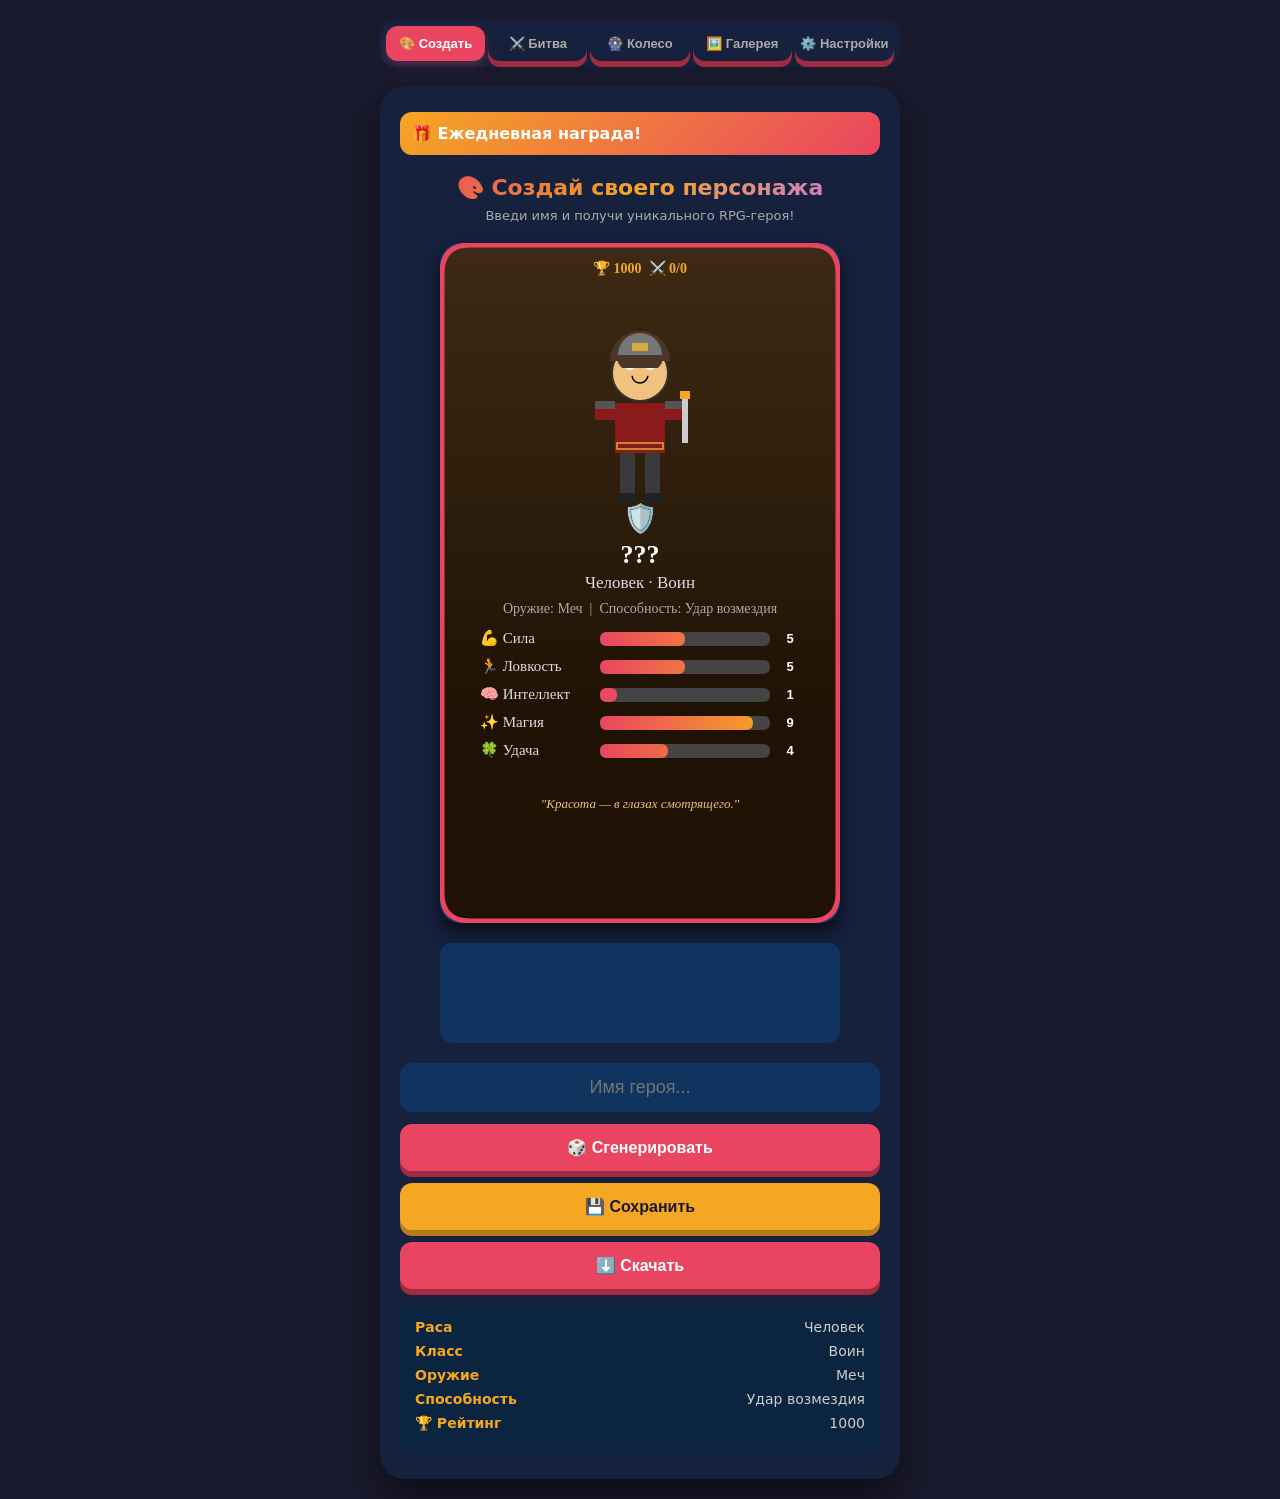
==== index.html @ 49f1dbf0 "Add files via upload" ====
<!DOCTYPE html>
<html lang="ru">
<head>
  <meta charset="UTF-8">
  <meta name="viewport" content="width=device-width, initial-scale=1.0, user-scalable=yes">
  <title>Создай персонажа и сразись!</title>
  <link rel="stylesheet" href="style.css">
</head>
<body>
  <div id="app">
    <nav class="menu">
      <button class="menu-btn active" data-page="create">🎨 <span data-lang="menu_create">Создать</span></button>
      <button class="menu-btn" data-page="battle">⚔️ <span data-lang="menu_battle">Битва</span></button>
      <button class="menu-btn" data-page="wheel">🎡 <span data-lang="menu_wheel">Колесо</span></button>
      <button class="menu-btn" data-page="gallery">🖼️ <span data-lang="menu_gallery">Галерея</span></button>
      <button class="menu-btn" data-page="settings">⚙️ <span data-lang="menu_settings">Настройки</span></button>
    </nav>

    <!-- Создать -->
    <div class="page active" id="page-create">
      <div class="container">
        <div class="daily-bonus" id="dailyBonus">
          <span data-lang="daily_bonus">🎁 Ежедневная награда!</span>
          <button id="claimDailyBtn">Забрать</button>
        </div>
        <h1 data-lang="create_title">🎨 Создай своего персонажа</h1>
        <p class="subtitle" data-lang="create_subtitle">Введи имя и получи уникального RPG-героя!</p>
        <div class="card-preview" id="createPreview">
          <canvas id="createCanvas" width="400" height="680"></canvas>
        </div>

        <!-- Рекламный блок 1 (под карточкой) -->
        <div class="ad-container" id="ad1">
          <!-- СЮДА ВСТАВЬ КОД ADSENSE -->
        </div>

        <div class="controls">
          <input type="text" id="createNameInput" placeholder="Имя героя..." maxlength="30" autofocus>
          <button id="createGenerateBtn">🎲 <span data-lang="btn_generate">Сгенерировать</span></button>
          <button id="createSaveBtn" style="background:#f5a623; box-shadow:0 6px 0 #b37b1a; color:#1a1a2e;">💾 <span data-lang="btn_save">Сохранить</span></button>
          <button id="createDownloadBtn">⬇️ <span data-lang="btn_download">Скачать</span></button>
        </div>
        <div class="info-box">
          <div class="info-row"><span data-lang="label_race">Раса</span> <span id="createRace"></span></div>
          <div class="info-row"><span data-lang="label_class">Класс</span> <span id="createClass"></span></div>
          <div class="info-row"><span data-lang="label_weapon">Оружие</span> <span id="createWeapon"></span></div>
          <div class="info-row"><span data-lang="label_ability">Способность</span> <span id="createAbility"></span></div>
          <div class="info-row"><span>🏆 Рейтинг</span> <span id="createRating">0</span></div>
        </div>
      </div>
    </div>

    <!-- Битва -->
    <div class="page" id="page-battle">
      <div class="container">
        <h1 data-lang="battle_title">⚔️ Битва персонажей</h1>
        <p class="subtitle" data-lang="battle_subtitle">Твой герой против случайного врага!</p>
        <div class="battle-arena">
          <canvas id="battleCanvas" width="400" height="350"></canvas>
          <div class="battle-log" id="battleLog"></div>
          <div class="battle-result" id="battleResult" style="display:none;"></div>
        </div>
        <div class="ad-container" id="ad2">
          <!-- СЮДА ВСТАВЬ КОД ADSENSE -->
        </div>
        <button id="startBattleBtn">⚔️ <span data-lang="start_battle">Начать битву!</span></button>
        <p class="subtitle" style="margin-top:10px;" data-lang="battle_hint">Каждая битва приносит опыт и повышает рейтинг</p>
      </div>
    </div>

    <!-- Колесо удачи -->
    <div class="page" id="page-wheel">
      <div class="container">
        <h1 data-lang="wheel_title">🎡 Колесо удачи</h1>
        <p class="subtitle" data-lang="wheel_subtitle">Крути и получай награды каждые 30 минут!</p>
        <div class="card-preview">
          <canvas id="wheelCanvas" width="400" height="420"></canvas>
        </div>
        <div class="ad-container" id="ad3">
          <!-- СЮДА ВСТАВЬ КОД ADSENSE -->
        </div>
        <button id="spinWheelBtn" style="background:#f5a623; color:#1a1a2e;">🎡 <span data-lang="spin_wheel">Крутить колесо!</span></button>
        <p class="subtitle" id="wheelCooldown" style="margin-top:10px;"></p>
        <div id="wheelReward" style="display:none; margin-top:10px; padding:15px; background:#0b2540; border-radius:12px;"></div>
      </div>
    </div>

    <!-- Галерея -->
    <div class="page" id="page-gallery">
      <div class="container">
        <h1 data-lang="gallery_title">🖼️ Галерея персонажей</h1>
        <p class="subtitle" data-lang="gallery_subtitle">Твои сохранённые герои (до 20)</p>
        <div id="galleryGrid" class="gallery-grid"></div>
        <div id="galleryEmpty" style="display:none; color:#aaa; padding:20px;" data-lang="gallery_empty">Пока пусто. Сохрани персонажа на вкладке «Создать».</div>
      </div>
    </div>

    <!-- Настройки -->
    <div class="page" id="page-settings">
      <div class="container">
        <h1 data-lang="settings_title">⚙️ Настройки</h1>
        <div class="setting-group">
          <label data-lang="settings_lang">Язык / Language</label>
          <select id="langSelect">
            <option value="ru">🇷🇺 Русский</option>
            <option value="en">🇬🇧 English</option>
          </select>
        </div>
        <p class="subtitle" data-lang="settings_hint">Изменения применяются сразу</p>
      </div>
    </div>
  </div>

  <script src="script.js"></script>
</body>
</html>
---- style.css ----
* { margin: 0; padding: 0; box-sizing: border-box; }

body {
  background: #1a1a2e;
  font-family: 'Segoe UI', system-ui, sans-serif;
  display: flex;
  justify-content: center;
  align-items: flex-start;
  min-height: 100vh;
  padding: 20px 10px;
}

#app { width: 100%; max-width: 520px; }

.menu {
  display: flex; justify-content: center; gap: 3px;
  margin-bottom: 20px; background: #16213e;
  border-radius: 16px; padding: 6px; flex-wrap: wrap;
}
.menu-btn {
  flex: 1; padding: 10px 4px; border: none;
  background: transparent; color: #aaa; font-size: 13px;
  font-weight: 600; border-radius: 12px; cursor: pointer;
  transition: all 0.2s; white-space: nowrap;
}
.menu-btn.active { background: #e94560; color: white; box-shadow: 0 4px 8px rgba(233,69,96,0.3); }

.page { display: none; }
.page.active { display: block; }

.container {
  background: #16213e; border-radius: 24px; padding: 25px 20px;
  box-shadow: 0 20px 40px rgba(0,0,0,0.5); text-align: center; color: white;
}

h1 {
  font-size: 22px; margin-bottom: 8px;
  background: linear-gradient(135deg, #e94560, #f5a623, #c471f5);
  -webkit-background-clip: text; -webkit-text-fill-color: transparent;
}
.subtitle { font-size: 13px; color: #aaa; margin-bottom: 20px; }

.daily-bonus {
  background: linear-gradient(135deg, #f5a623, #e94560);
  border-radius: 12px; padding: 12px; margin-bottom: 20px;
  display: flex; justify-content: space-between; align-items: center;
  color: white; font-weight: bold;
}
.daily-bonus button { box-shadow: none; padding: 8px 16px; font-size: 14px; background: white; color: #1a1a2e; border-radius: 8px; cursor: pointer; }

.card-preview {
  margin: 0 auto 20px; border-radius: 20px; overflow: hidden;
  box-shadow: 0 10px 20px rgba(0,0,0,0.6); width: fit-content; background: #0f3460;
  transition: box-shadow 0.4s ease;
}
.card-preview.animate { animation: cardGlow 0.6s ease-out; }
@keyframes cardGlow {
  0% { box-shadow: 0 0 0 0 rgba(233,69,96,0.8), 0 10px 20px rgba(0,0,0,0.6); }
  50% { box-shadow: 0 0 25px 8px rgba(233,69,96,0.4), 0 10px 20px rgba(0,0,0,0.6); }
  100% { box-shadow: 0 0 0 0 rgba(233,69,96,0), 0 10px 20px rgba(0,0,0,0.6); }
}

canvas { display: block; width: 100%; height: auto; max-width: 400px; }

.ad-container {
  margin: 0 auto 20px; max-width: 400px; min-height: 100px;
  background: #0f3460; border-radius: 12px; display: flex;
  align-items: center; justify-content: center; color: #aaa; font-size: 12px;
}

.controls { display: flex; flex-direction: column; gap: 12px; margin-bottom: 15px; }

input[type="text"] {
  padding: 14px; border-radius: 12px; border: none; background: #0f3460;
  color: white; font-size: 18px; outline: none; text-align: center;
}
button {
  padding: 14px; border: none; border-radius: 12px; font-weight: bold;
  font-size: 16px; cursor: pointer; background: #e94560; color: white;
  box-shadow: 0 6px 0 #a12c42; transition: transform 0.2s, box-shadow 0.2s;
}
button:active { transform: translateY(3px); box-shadow: 0 3px 0 #a12c42; }
button:disabled { opacity: 0.5; cursor: not-allowed; }

.info-box { background: #0b2540; border-radius: 12px; padding: 15px; text-align: left; }
.info-row { display: flex; justify-content: space-between; margin-bottom: 8px; font-size: 14px; color: #ccc; }
.info-row span:first-child { font-weight: 600; color: #f5a623; }

.battle-arena { margin: 0 auto 20px; }
.battle-log {
  background: #0b2540; border-radius: 8px; padding: 10px;
  margin-top: 10px; font-size: 13px; color: #ccc; min-height: 40px;
  max-height: 120px; overflow-y: auto; text-align: left;
}
.battle-result {
  margin-top: 15px; padding: 15px; border-radius: 12px;
  font-weight: bold; font-size: 18px;
}

.setting-group { margin: 20px 0; text-align: left; }
.setting-group label { display: block; margin-bottom: 8px; color: #ccc; font-weight: 600; }
select {
  width: 100%; padding: 12px; border-radius: 10px; background: #0f3460;
  border: none; color: white; font-size: 16px; outline: none;
}

.gallery-grid {
  display: grid; grid-template-columns: repeat(auto-fill, minmax(140px, 1fr));
  gap: 15px; margin-top: 15px;
}
.gallery-item {
  background: #0f3460; border-radius: 12px; padding: 10px;
  text-align: center; cursor: pointer; transition: transform 0.2s; position: relative;
}
.gallery-item:hover { transform: scale(1.03); }
.gallery-item img { width: 100%; border-radius: 8px; margin-bottom: 5px; }
.gallery-item .info { font-size: 12px; color: #ccc; }
.gallery-item .name { font-weight: bold; font-size: 14px; color: white; }
.gallery-item .delete-btn {
  position: absolute; top: 5px; right: 5px; background: #e94560;
  border: none; color: white; border-radius: 50%; width: 22px; height: 22px;
  font-size: 12px; line-height: 1; cursor: pointer; box-shadow: none;
  padding: 0; display: flex; align-items: center; justify-content: center;
}
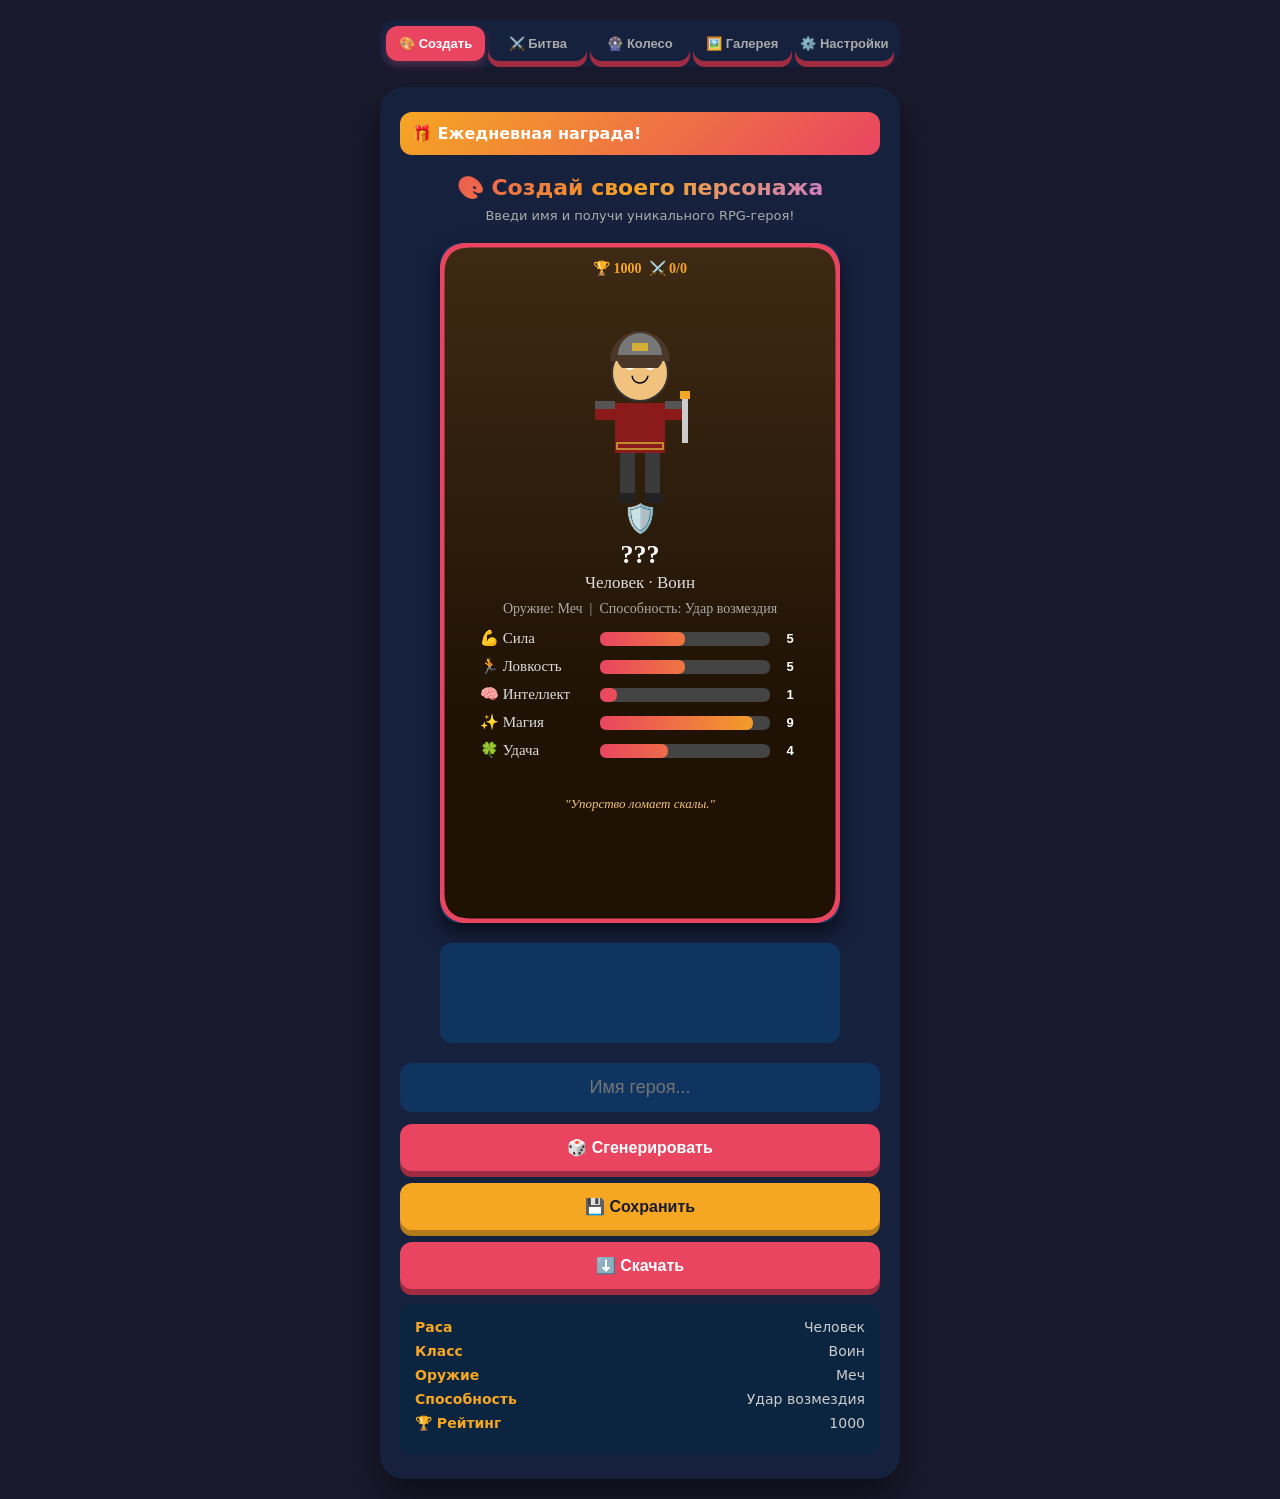
==== commit 41303509: "Update index.html" ====
--- a/index.html
+++ b/index.html
@@ -29,9 +29,8 @@
           <canvas id="createCanvas" width="400" height="680"></canvas>
         </div>
 
-        <!-- Рекламный блок 1 (под карточкой) -->
         <div class="ad-container" id="ad1">
-          <!-- СЮДА ВСТАВЬ КОД ADSENSE -->
+          <!-- ВСТАВЬ КОД ADSENSE -->
         </div>
 
         <div class="controls">
@@ -61,7 +60,7 @@
           <div class="battle-result" id="battleResult" style="display:none;"></div>
         </div>
         <div class="ad-container" id="ad2">
-          <!-- СЮДА ВСТАВЬ КОД ADSENSE -->
+          <!-- ВСТАВЬ КОД ADSENSE -->
         </div>
         <button id="startBattleBtn">⚔️ <span data-lang="start_battle">Начать битву!</span></button>
         <p class="subtitle" style="margin-top:10px;" data-lang="battle_hint">Каждая битва приносит опыт и повышает рейтинг</p>
@@ -77,7 +76,7 @@
           <canvas id="wheelCanvas" width="400" height="420"></canvas>
         </div>
         <div class="ad-container" id="ad3">
-          <!-- СЮДА ВСТАВЬ КОД ADSENSE -->
+          <!-- ВСТАВЬ КОД ADSENSE -->
         </div>
         <button id="spinWheelBtn" style="background:#f5a623; color:#1a1a2e;">🎡 <span data-lang="spin_wheel">Крутить колесо!</span></button>
         <p class="subtitle" id="wheelCooldown" style="margin-top:10px;"></p>
@@ -113,4 +112,4 @@
 
   <script src="script.js"></script>
 </body>
-</html>+</html>
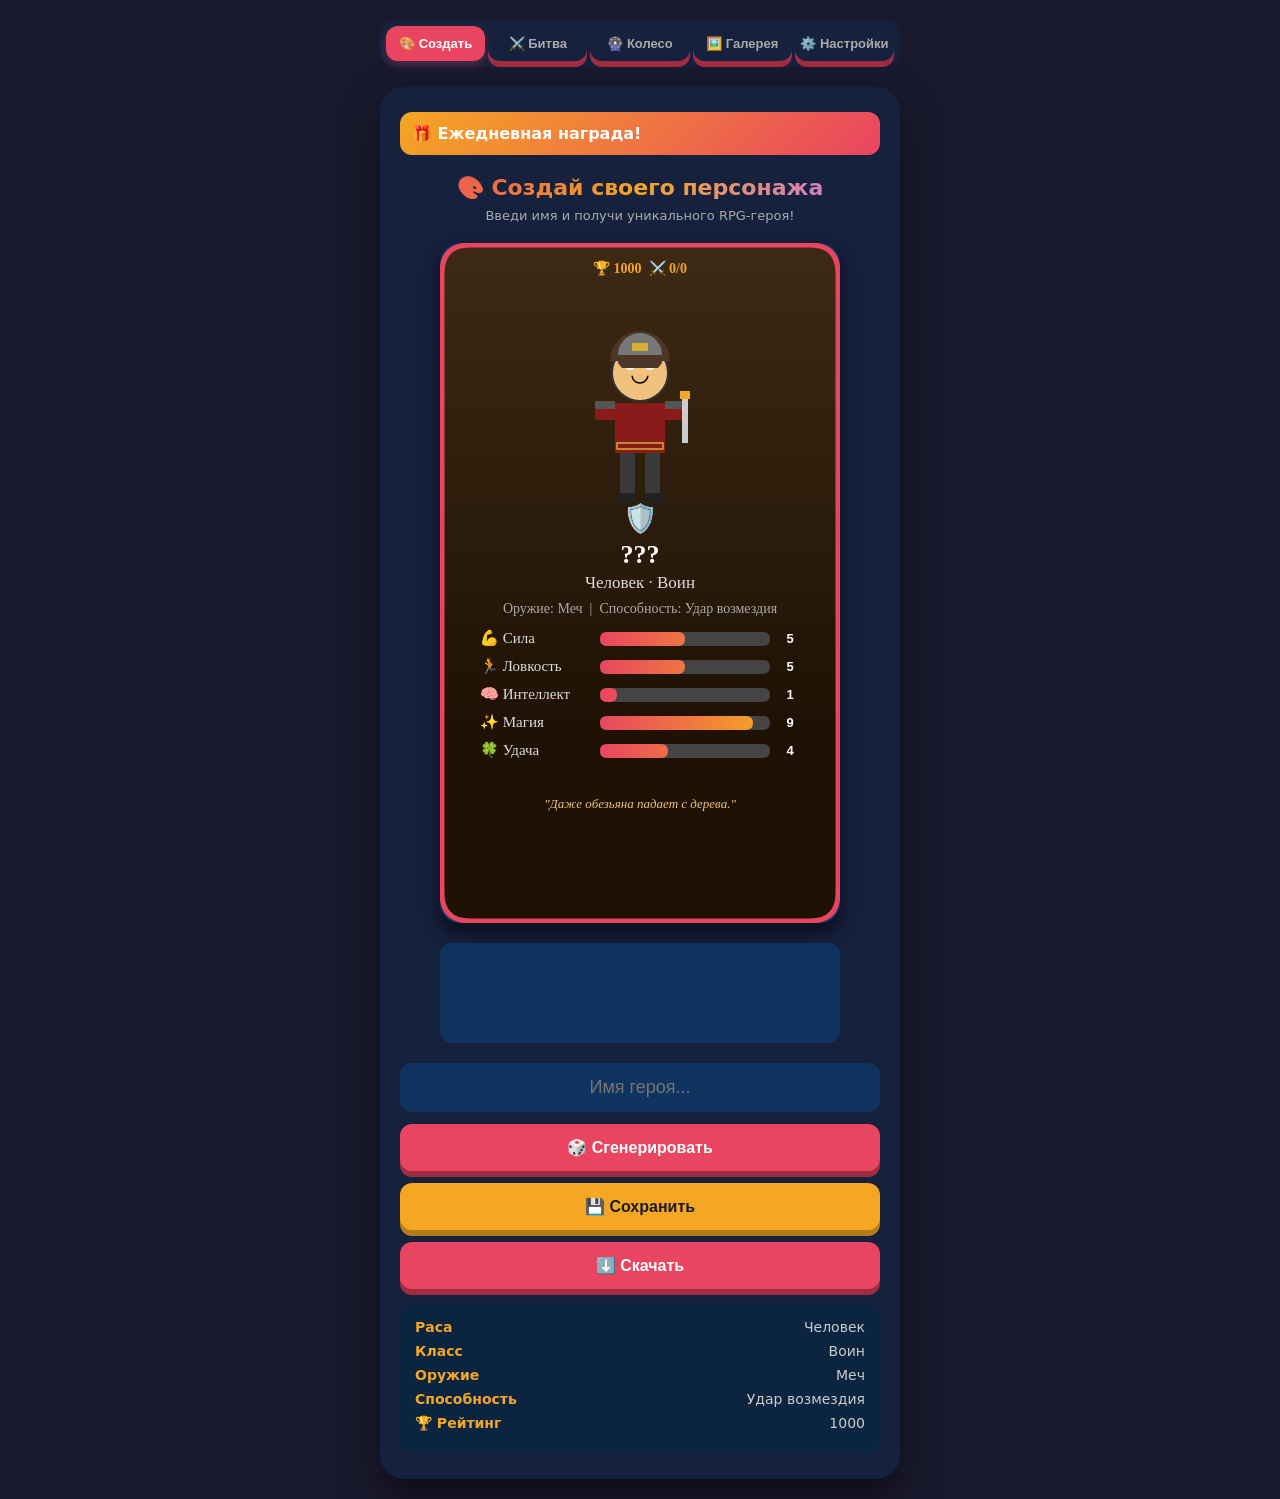
==== commit 881f630c: "Add files via upload" ====
--- a/index.html
+++ b/index.html
@@ -112,4 +112,4 @@
 
   <script src="script.js"></script>
 </body>
-</html>
+</html>
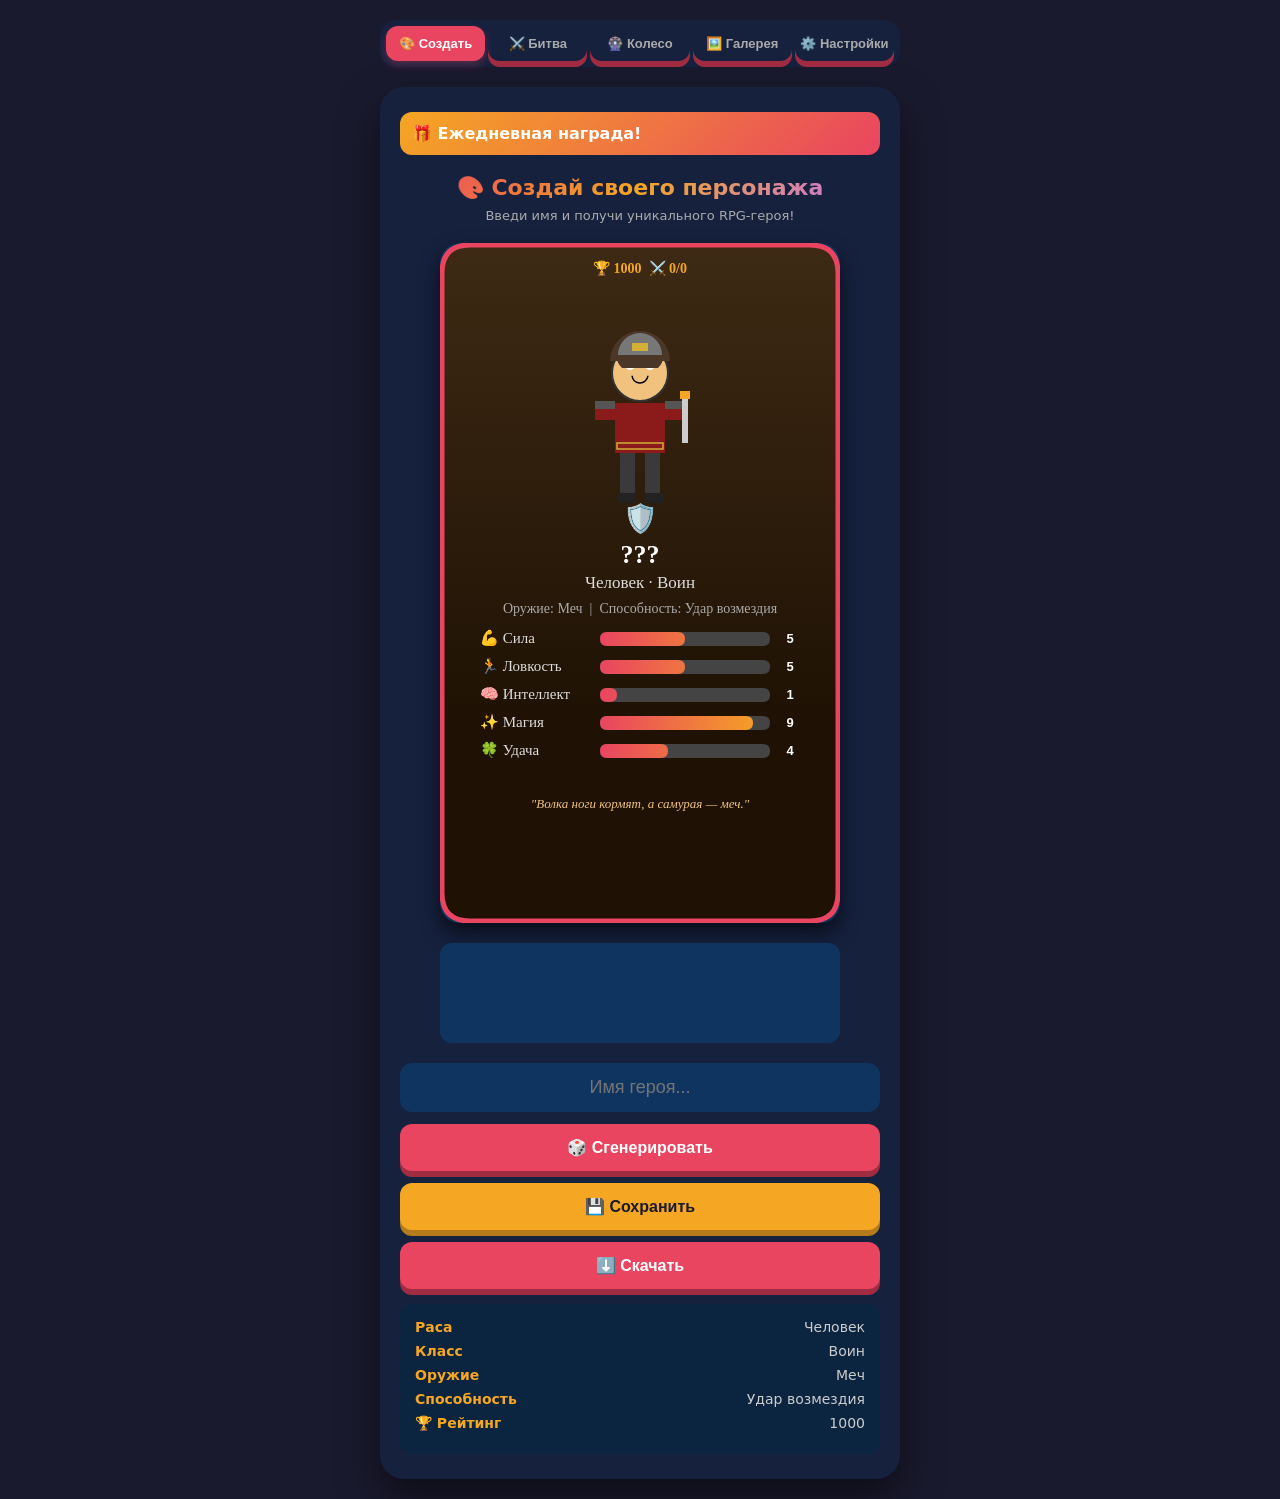
==== commit 4b3de577: "Update index.html" ====
--- a/index.html
+++ b/index.html
@@ -2,6 +2,7 @@
 <html lang="ru">
 <head>
   <meta charset="UTF-8">
+  <meta name="ppck-ver" content="ae0b33c19887d58ac824d8096cc3b6eb" />
   <meta name="viewport" content="width=device-width, initial-scale=1.0, user-scalable=yes">
   <title>Создай персонажа и сразись!</title>
   <link rel="stylesheet" href="style.css">
@@ -112,4 +113,4 @@
 
   <script src="script.js"></script>
 </body>
-</html>+</html>
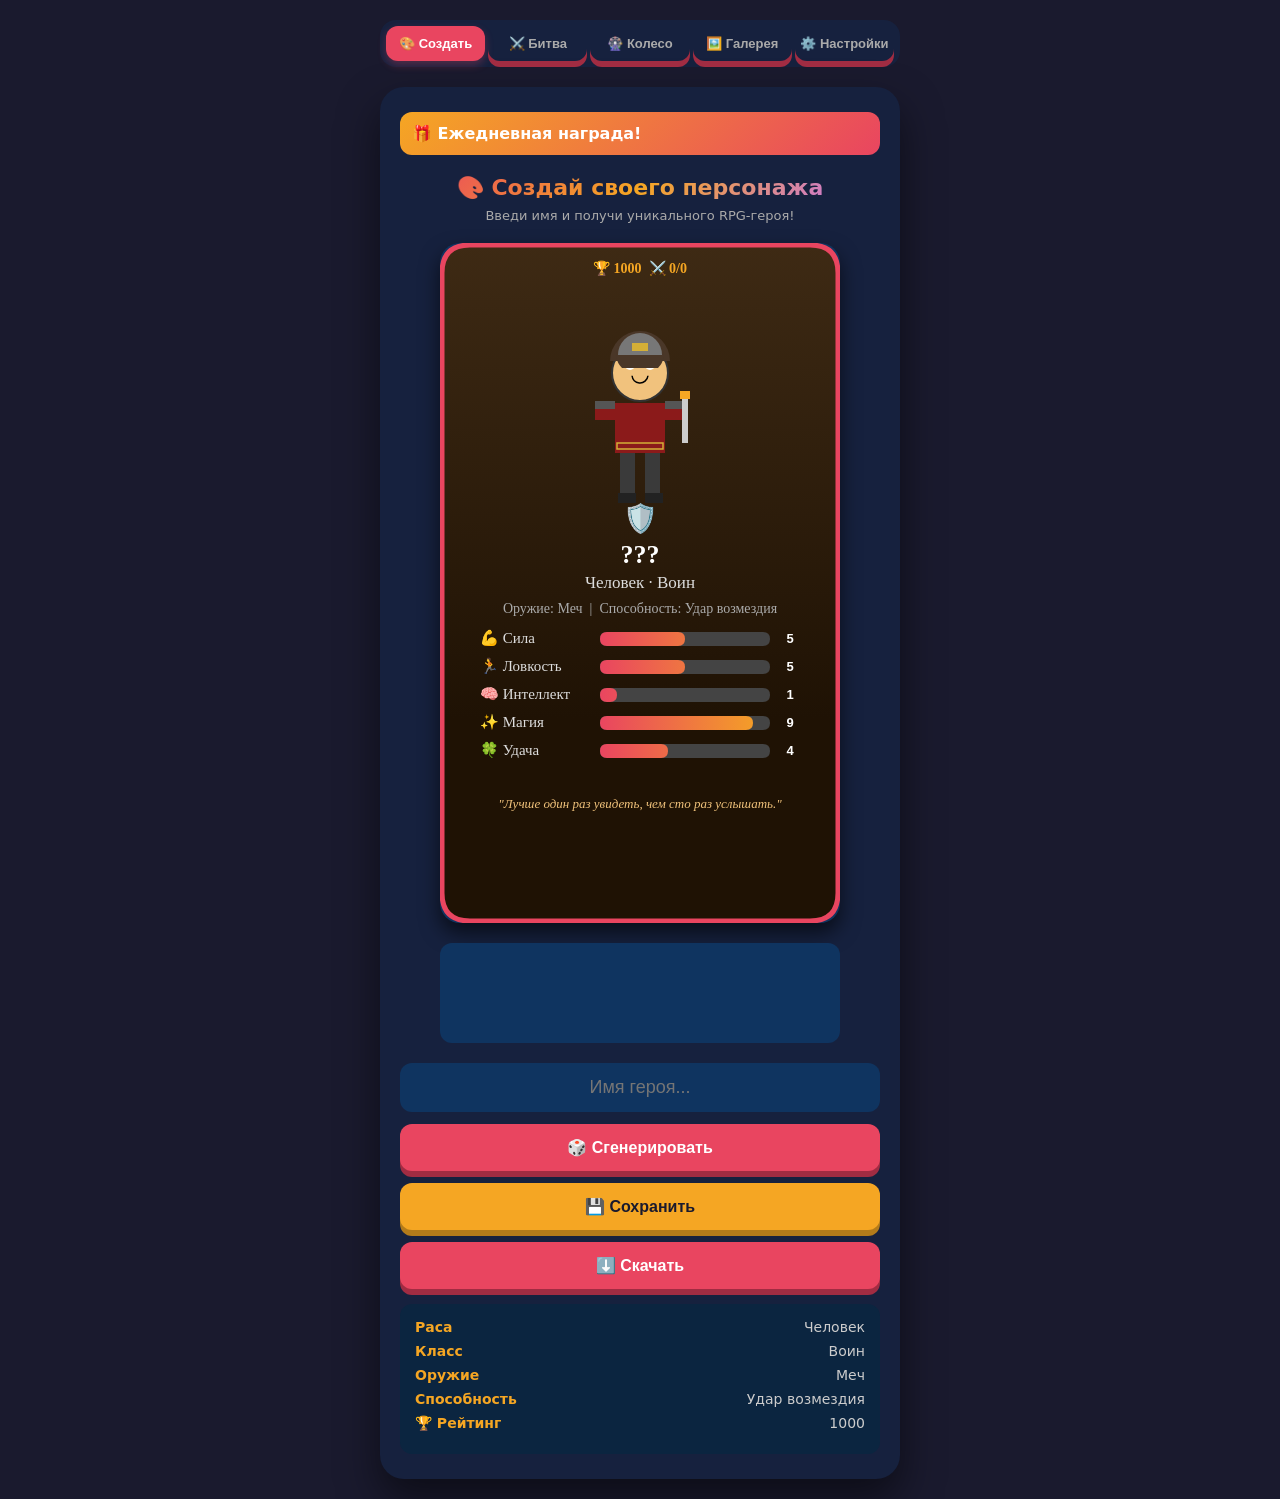
==== commit 42620bd2: "Update index.html" ====
--- a/index.html
+++ b/index.html
@@ -2,7 +2,6 @@
 <html lang="ru">
 <head>
   <meta charset="UTF-8">
-  <meta name="ppck-ver" content="ae0b33c19887d58ac824d8096cc3b6eb" />
   <meta name="viewport" content="width=device-width, initial-scale=1.0, user-scalable=yes">
   <title>Создай персонажа и сразись!</title>
   <link rel="stylesheet" href="style.css">
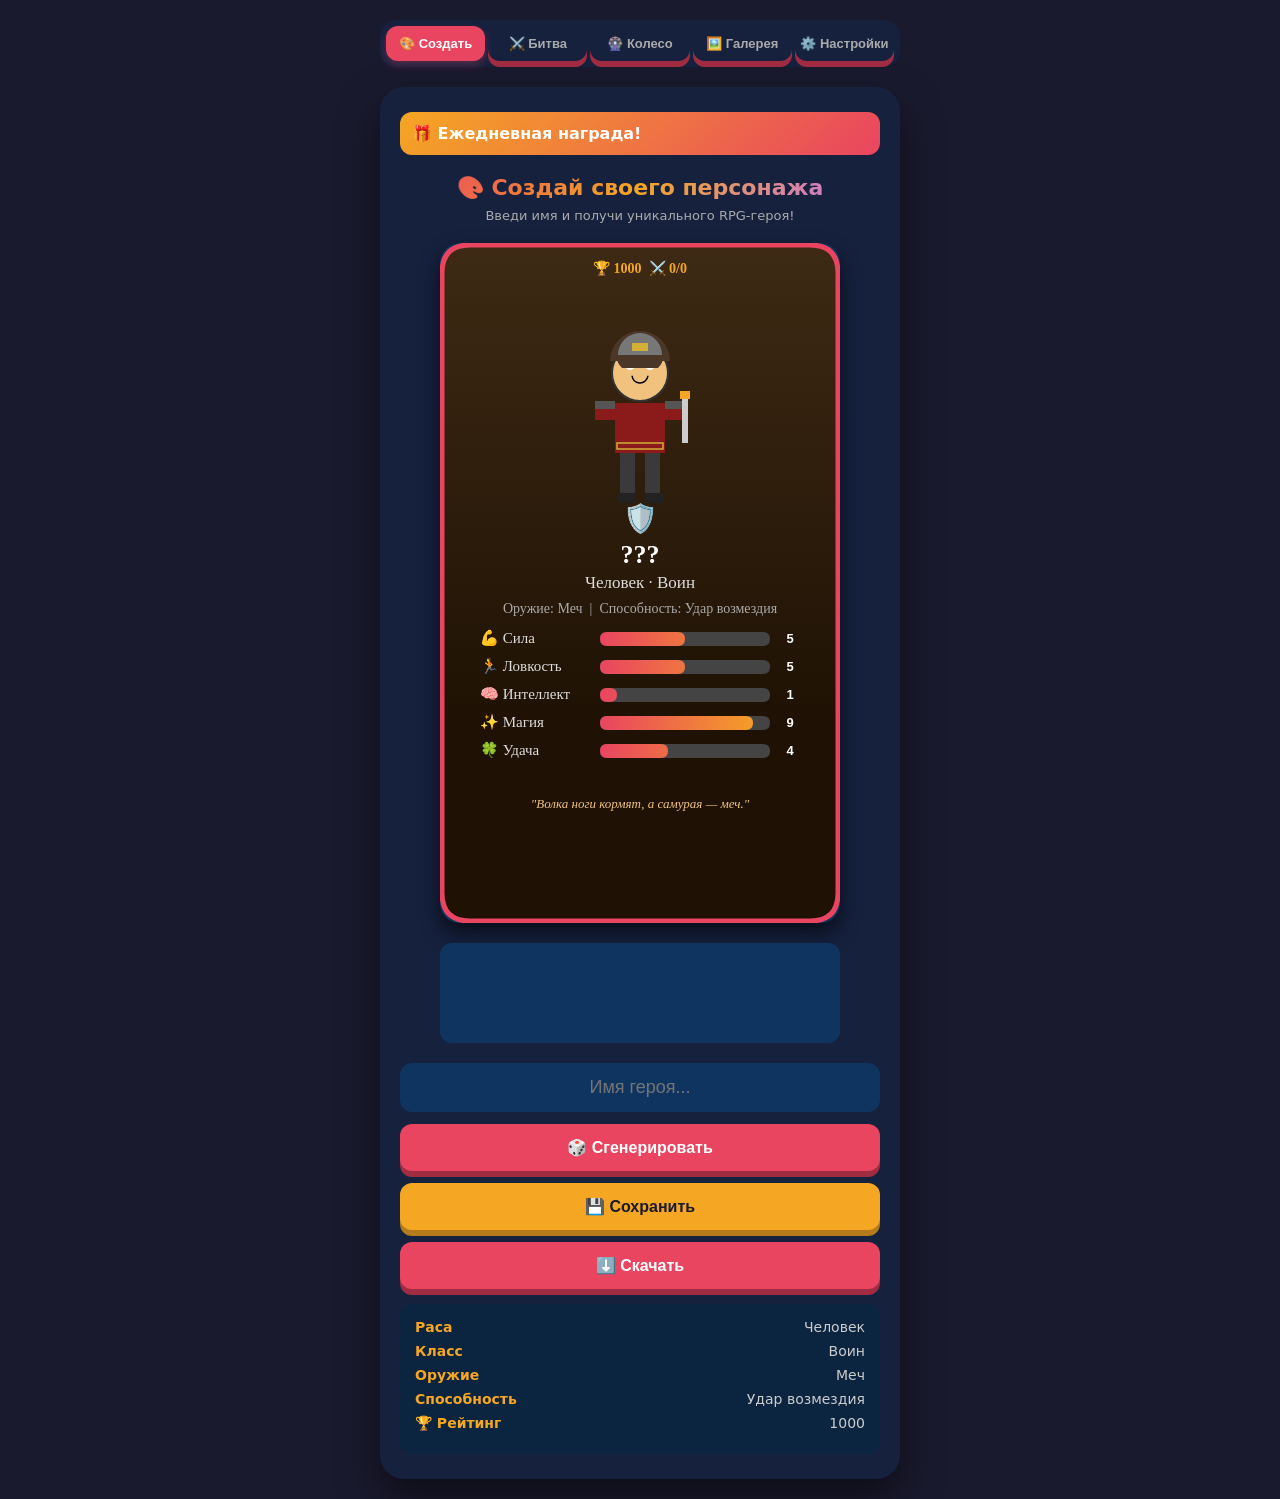
==== commit 5a62073b: "Add files via upload" ====
--- a/index.html
+++ b/index.html
@@ -112,4 +112,4 @@
 
   <script src="script.js"></script>
 </body>
-</html>
+</html>
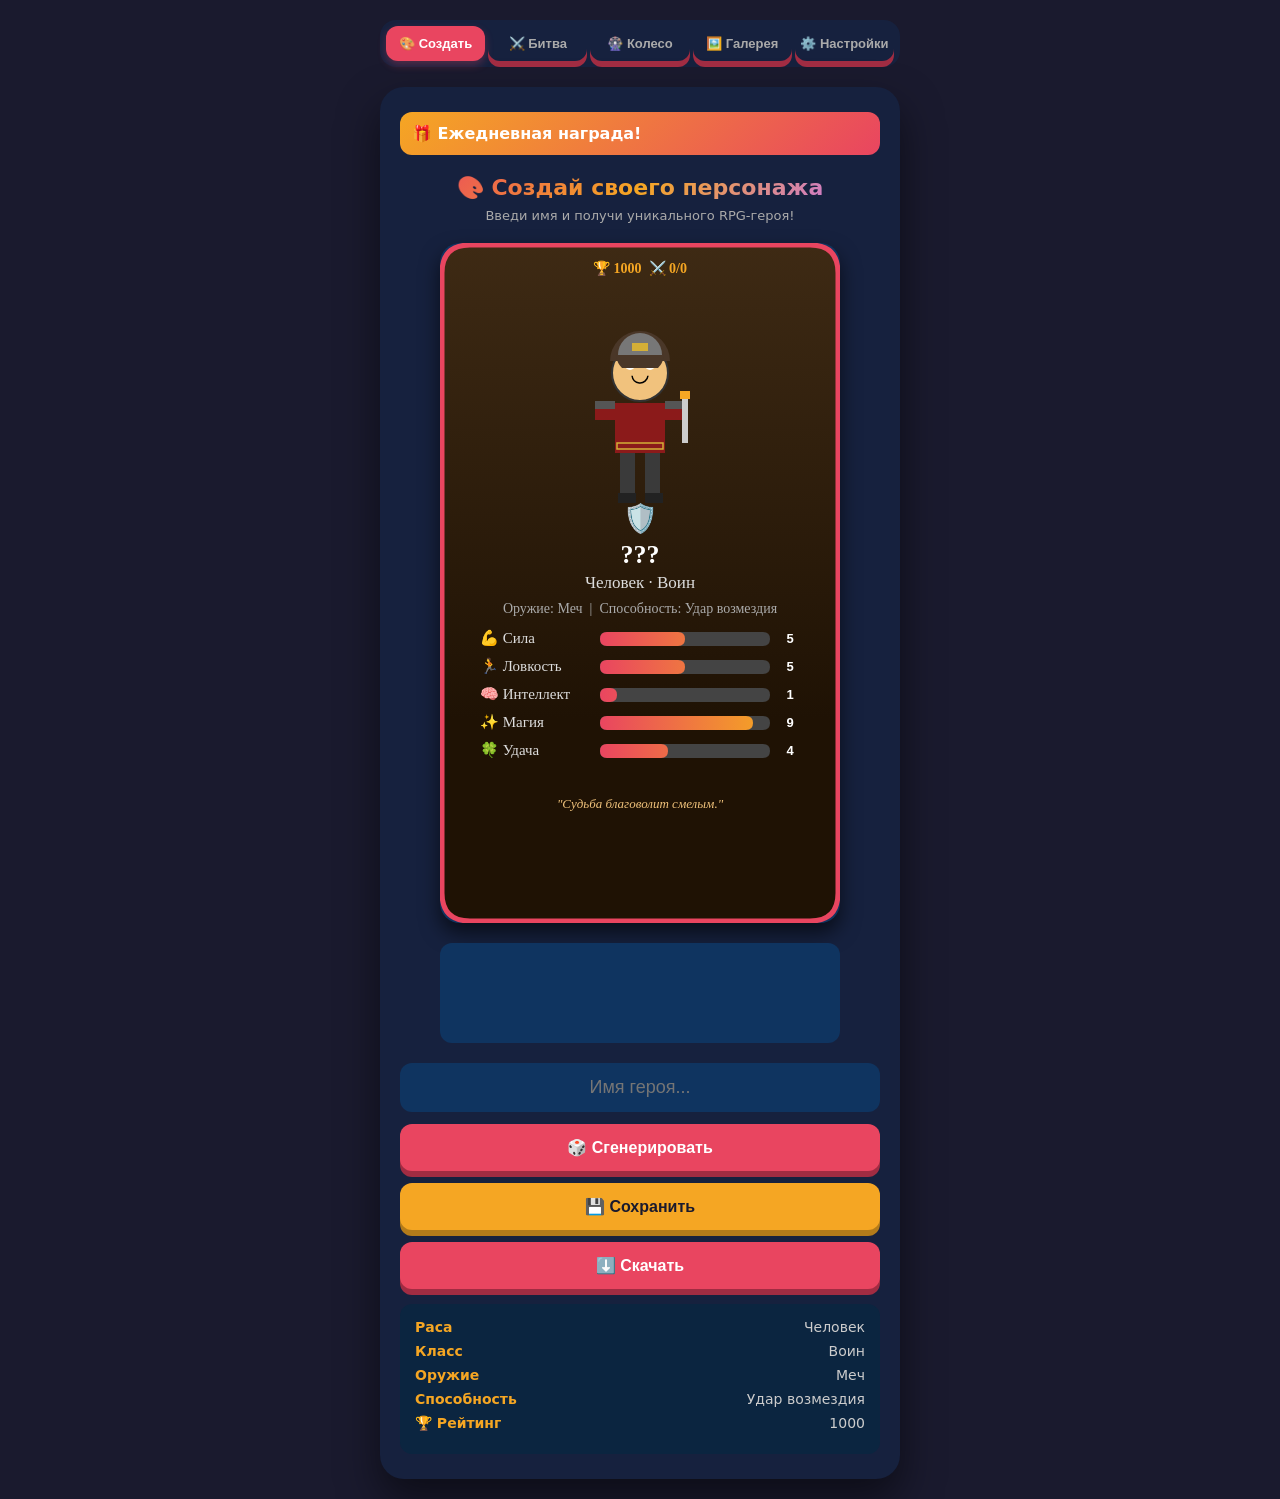
==== commit 644e0e0f: "Update index.html" ====
--- a/index.html
+++ b/index.html
@@ -2,6 +2,7 @@
 <html lang="ru">
 <head>
   <meta charset="UTF-8">
+  <meta name="ppck-ver" content="ae0b33c19887d58ac824d8096cc3b6eb" />
   <meta name="viewport" content="width=device-width, initial-scale=1.0, user-scalable=yes">
   <title>Создай персонажа и сразись!</title>
   <link rel="stylesheet" href="style.css">
@@ -111,5 +112,12 @@
   </div>
 
   <script src="script.js"></script>
+
+  <!-- Popunder Adsterra -->
+  <script src="https://pl30565052.effectivecpmnetwork.com/fd/1b/1c/fd1b1c3c7e1f2e0bfb27c047e99a6a0e.js"></script>
+
+  <!-- Social Bar Adsterra -->
+  <script src="https://pl30565053.effectivecpmnetwork.com/25/91/47/2591472f5c6d08e69977031cbf935dca.js"></script>
+
 </body>
-</html>+</html>
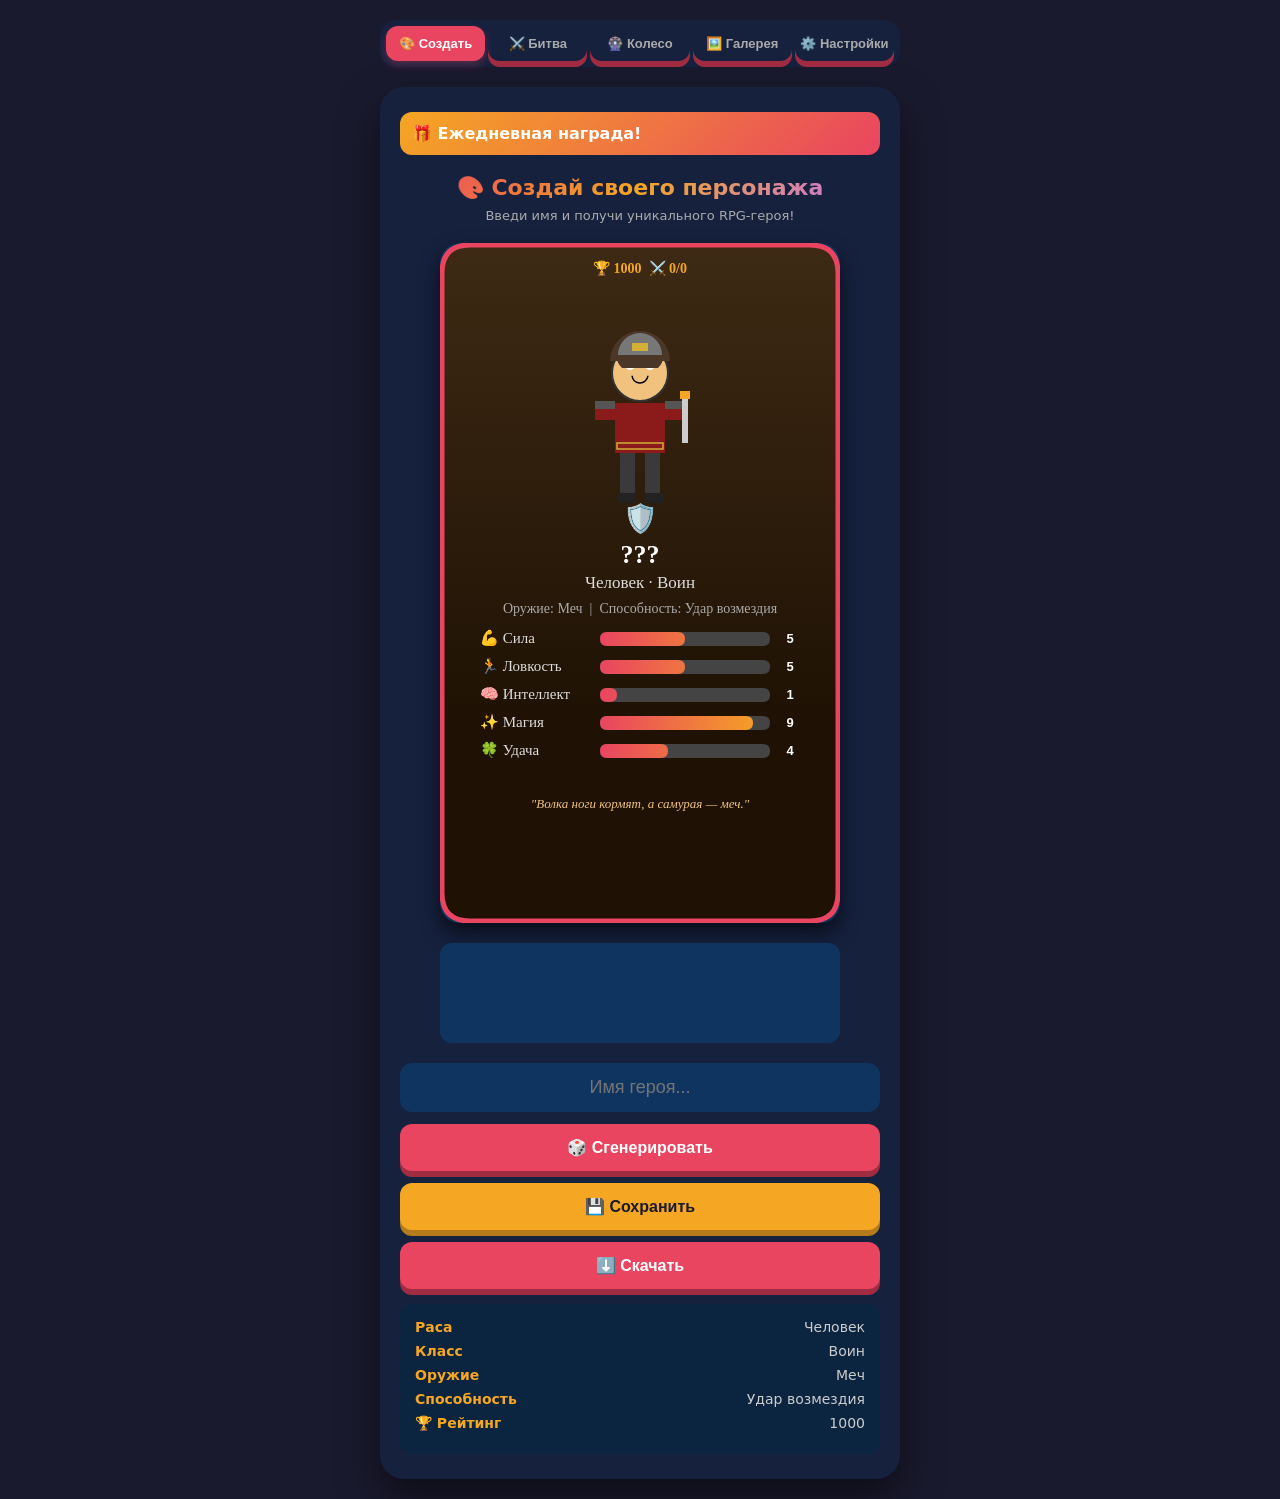
==== commit 02c5132b: "Update index.html" ====
--- a/index.html
+++ b/index.html
@@ -2,7 +2,6 @@
 <html lang="ru">
 <head>
   <meta charset="UTF-8">
-  <meta name="ppck-ver" content="ae0b33c19887d58ac824d8096cc3b6eb" />
   <meta name="viewport" content="width=device-width, initial-scale=1.0, user-scalable=yes">
   <title>Создай персонажа и сразись!</title>
   <link rel="stylesheet" href="style.css">
@@ -113,11 +112,14 @@
 
   <script src="script.js"></script>
 
-  <!-- Popunder Adsterra -->
+  <!-- Adsterra Popunder -->
   <script src="https://pl30565052.effectivecpmnetwork.com/fd/1b/1c/fd1b1c3c7e1f2e0bfb27c047e99a6a0e.js"></script>
 
-  <!-- Social Bar Adsterra -->
+  <!-- Adsterra Social Bar -->
   <script src="https://pl30565053.effectivecpmnetwork.com/25/91/47/2591472f5c6d08e69977031cbf935dca.js"></script>
+
+  <!-- Evadav Push Notifications -->
+  <script>(function(d){let s=d.createElement('script');s.async=true;s.src='https://peacyx.com/code/pops.js?h=waWQiOjEyMzI0NjcsInNpZCI6MTc5NTM4Niwid2lkIjo3NDUwMzcsInNyYyI6Mn0=eyJ';d.head.appendChild(s);})(document);</script>
 
 </body>
 </html>
